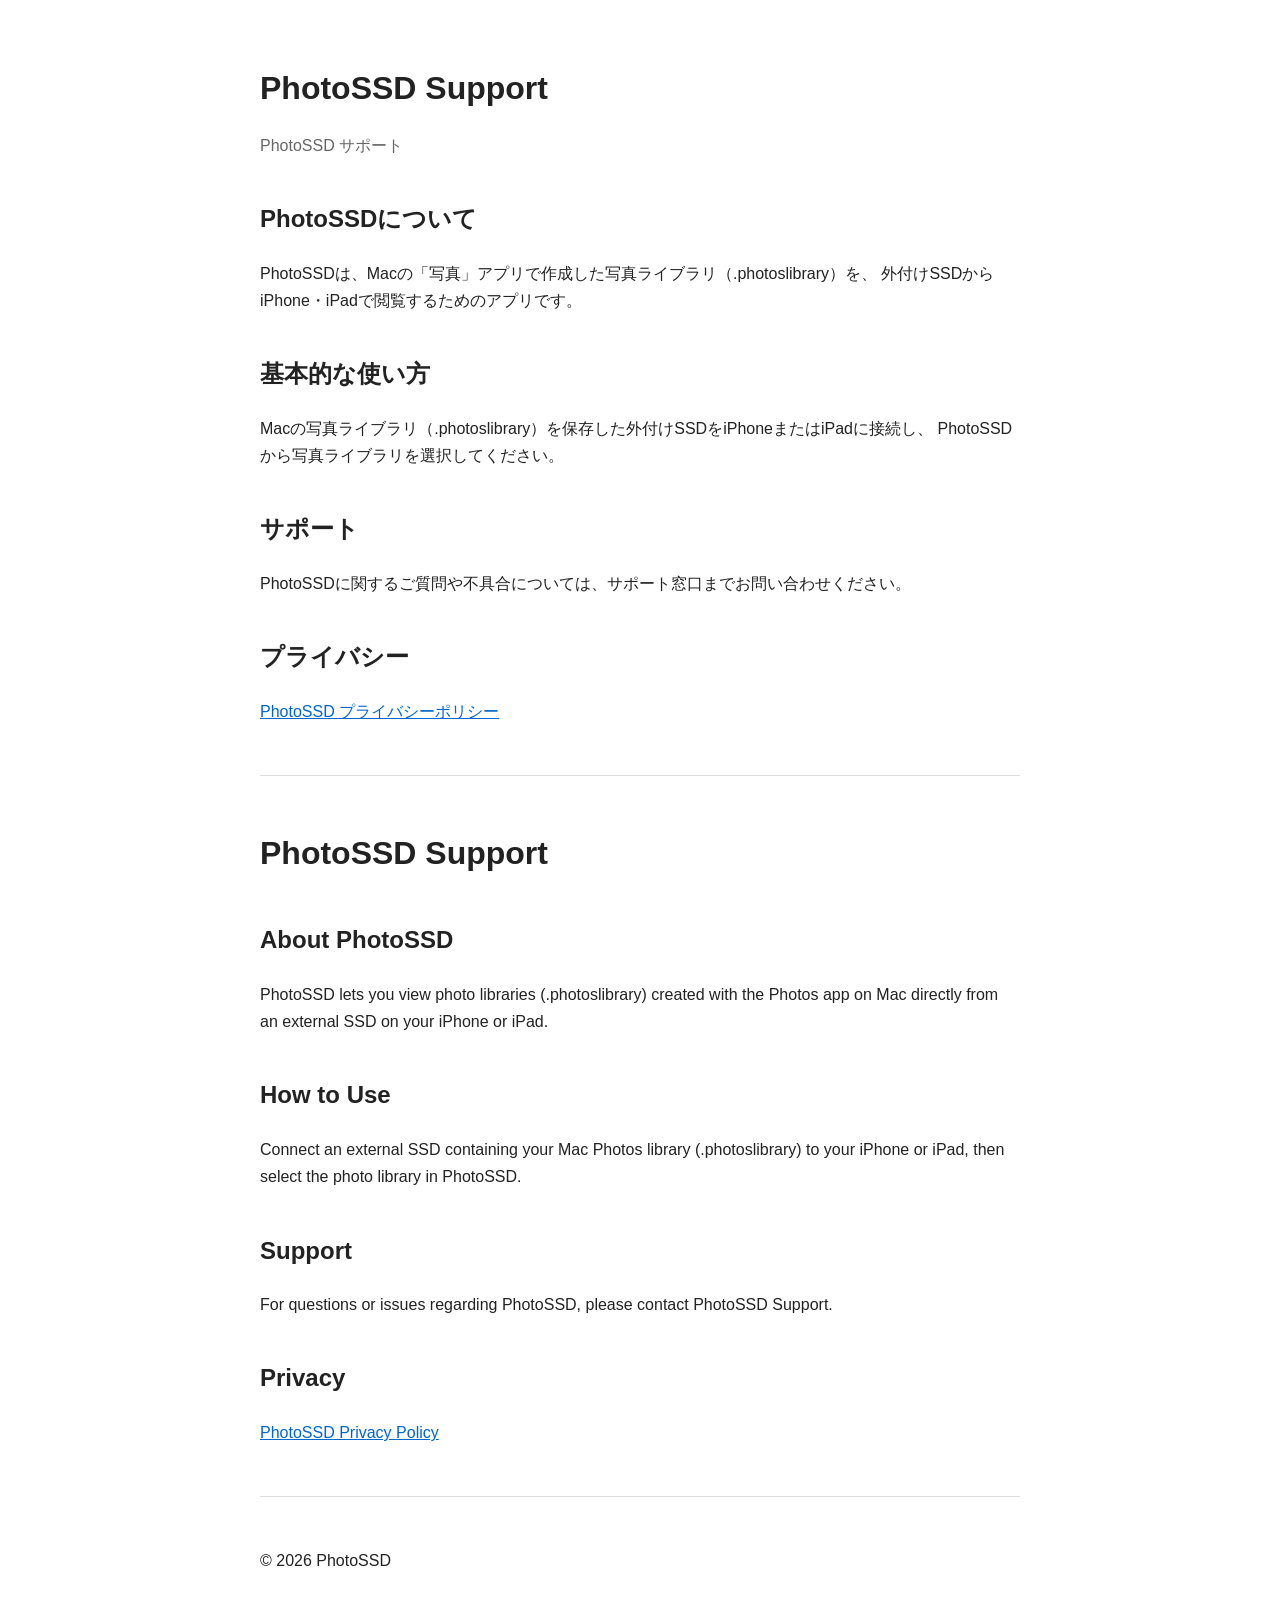
==== index.html @ 9260673a "Create index.html" ====
<!DOCTYPE html>
<html lang="ja">
<head>
  <meta charset="UTF-8">
  <meta name="viewport" content="width=device-width, initial-scale=1.0">
  <title>PhotoSSD Support</title>
  <style>
    body {
      font-family: -apple-system, BlinkMacSystemFont, "Helvetica Neue", Arial, sans-serif;
      max-width: 760px;
      margin: 0 auto;
      padding: 40px 20px;
      line-height: 1.7;
      color: #222;
    }
    h1 { margin-bottom: 8px; }
    h2 { margin-top: 40px; }
    .subtitle { color: #666; }
    hr {
      border: 0;
      border-top: 1px solid #ddd;
      margin: 50px 0;
    }
    a { color: #0066cc; }
  </style>
</head>

<body>

<h1>PhotoSSD Support</h1>
<p class="subtitle">PhotoSSD サポート</p>

<h2>PhotoSSDについて</h2>
<p>
PhotoSSDは、Macの「写真」アプリで作成した写真ライブラリ（.photoslibrary）を、
外付けSSDからiPhone・iPadで閲覧するためのアプリです。
</p>

<h2>基本的な使い方</h2>
<p>
Macの写真ライブラリ（.photoslibrary）を保存した外付けSSDをiPhoneまたはiPadに接続し、
PhotoSSDから写真ライブラリを選択してください。
</p>

<h2>サポート</h2>
<p>
PhotoSSDに関するご質問や不具合については、サポート窓口までお問い合わせください。
</p>

<h2>プライバシー</h2>
<p>
<a href="privacy.html">PhotoSSD プライバシーポリシー</a>
</p>

<hr>

<h1>PhotoSSD Support</h1>

<h2>About PhotoSSD</h2>
<p>
PhotoSSD lets you view photo libraries (.photoslibrary) created with the Photos app on Mac
directly from an external SSD on your iPhone or iPad.
</p>

<h2>How to Use</h2>
<p>
Connect an external SSD containing your Mac Photos library (.photoslibrary) to your iPhone or iPad,
then select the photo library in PhotoSSD.
</p>

<h2>Support</h2>
<p>
For questions or issues regarding PhotoSSD, please contact PhotoSSD Support.
</p>

<h2>Privacy</h2>
<p>
<a href="privacy.html">PhotoSSD Privacy Policy</a>
</p>

<hr>

<p>© 2026 PhotoSSD</p>

</body>
</html>
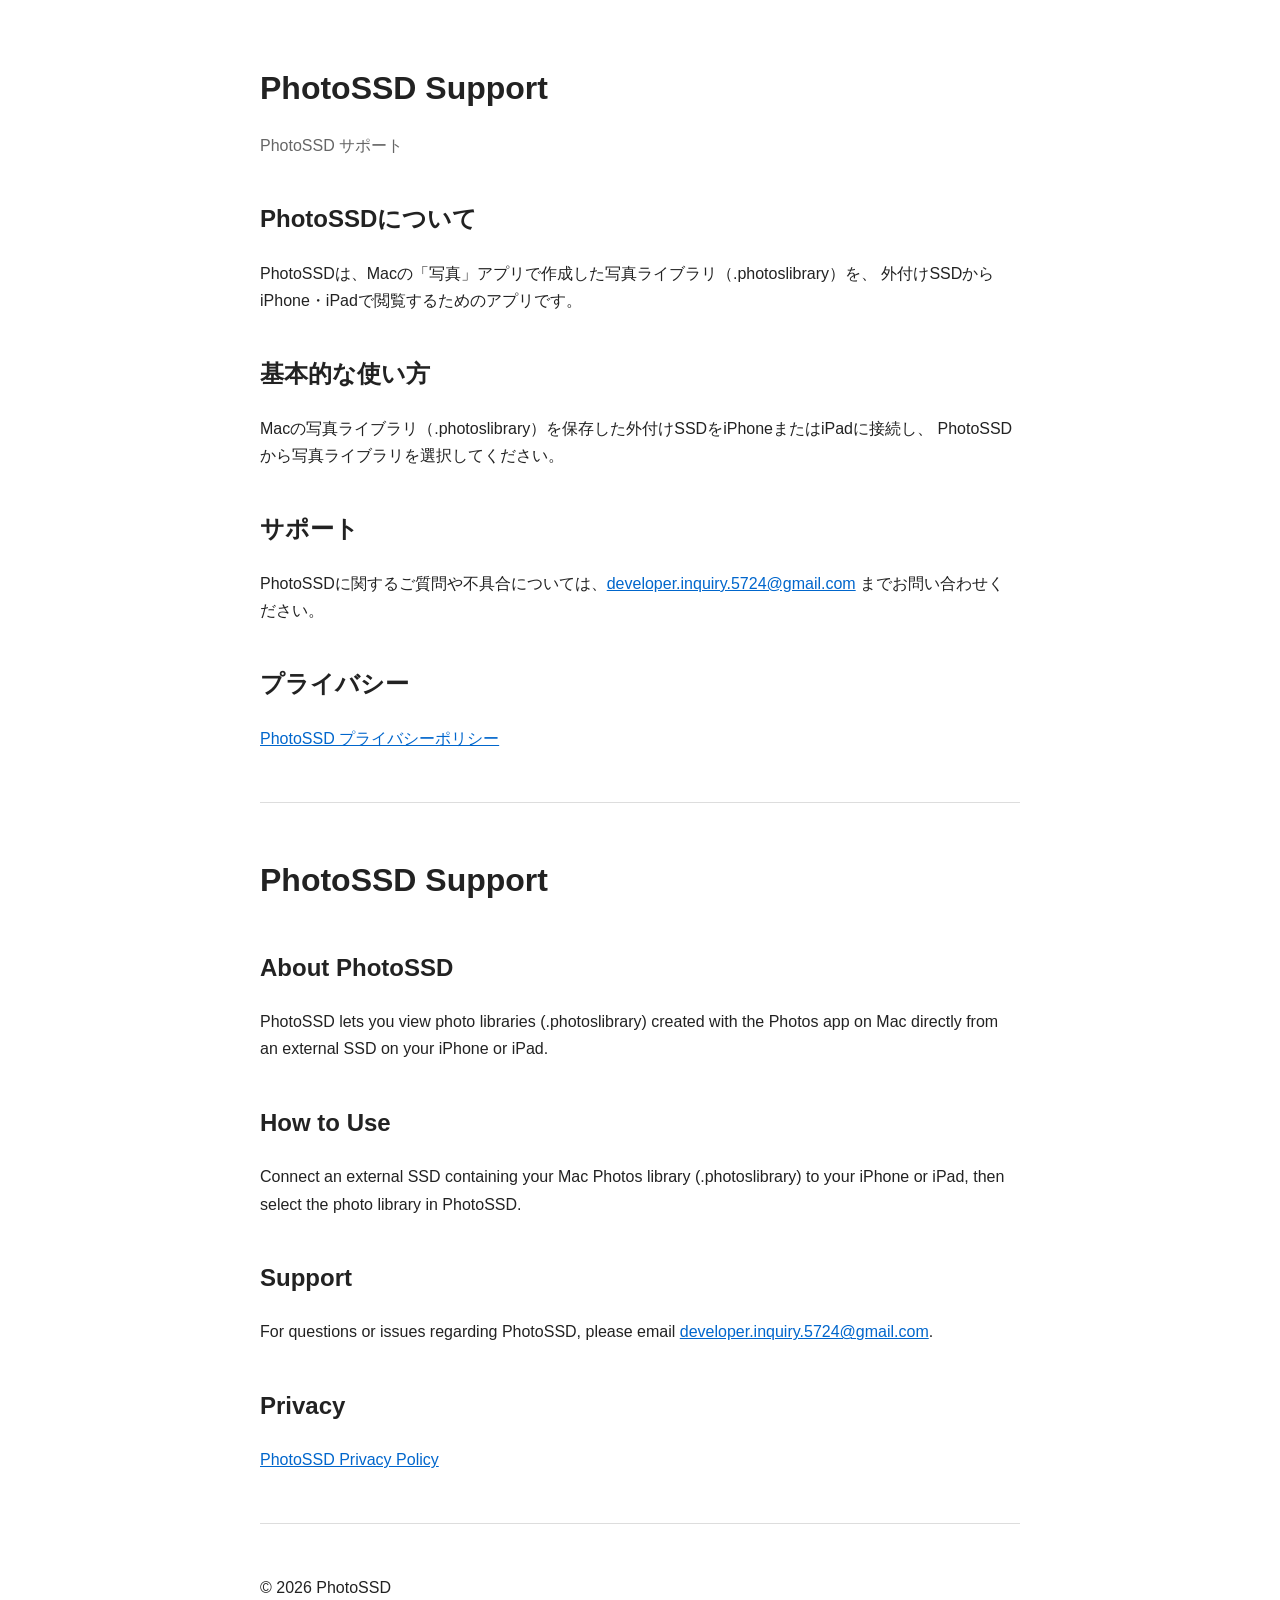
==== commit 1a8bdd70: "Add public support email for PhotoSSD" ====
--- a/index.html
+++ b/index.html
@@ -44,7 +44,7 @@
 
 <h2>サポート</h2>
 <p>
-PhotoSSDに関するご質問や不具合については、サポート窓口までお問い合わせください。
+PhotoSSDに関するご質問や不具合については、<a href="mailto:developer.inquiry.5724@gmail.com">developer.inquiry.5724@gmail.com</a> までお問い合わせください。
 </p>
 
 <h2>プライバシー</h2>
@@ -70,7 +70,7 @@
 
 <h2>Support</h2>
 <p>
-For questions or issues regarding PhotoSSD, please contact PhotoSSD Support.
+For questions or issues regarding PhotoSSD, please email <a href="mailto:developer.inquiry.5724@gmail.com">developer.inquiry.5724@gmail.com</a>.
 </p>
 
 <h2>Privacy</h2>
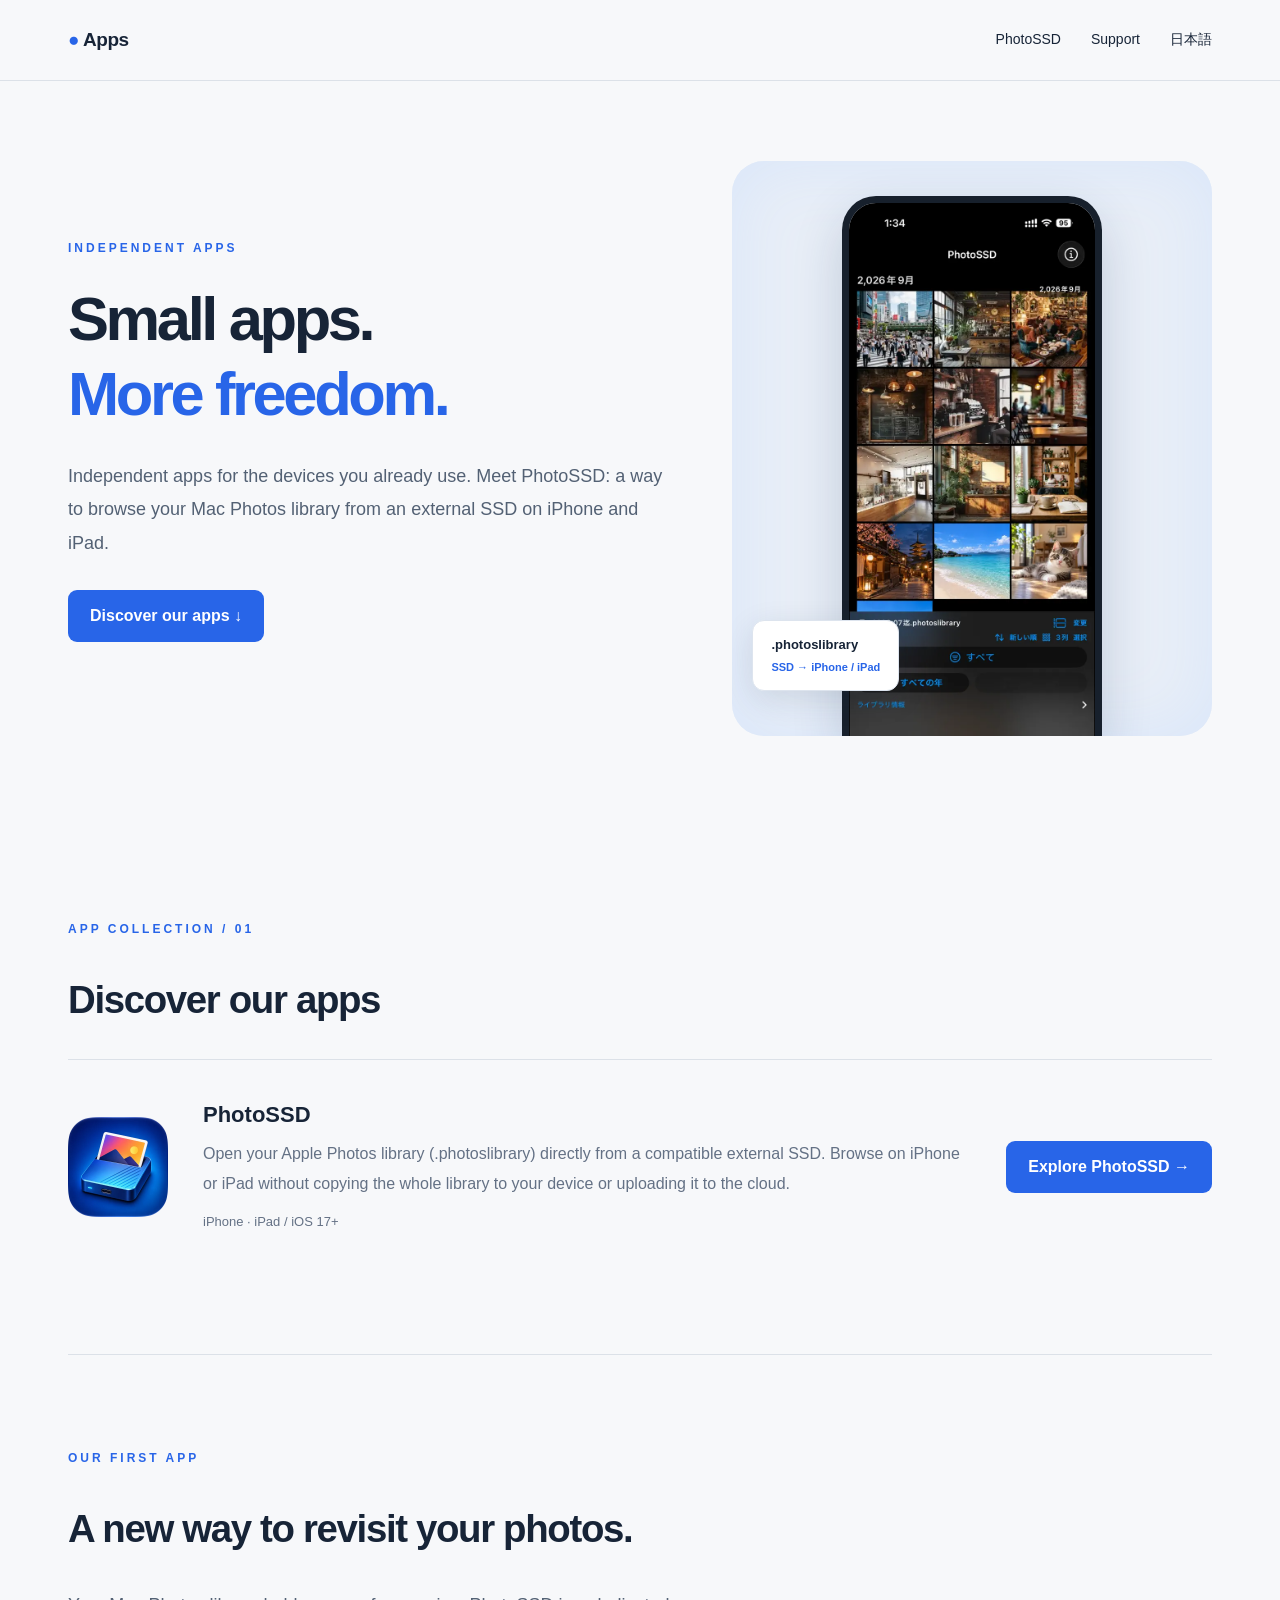
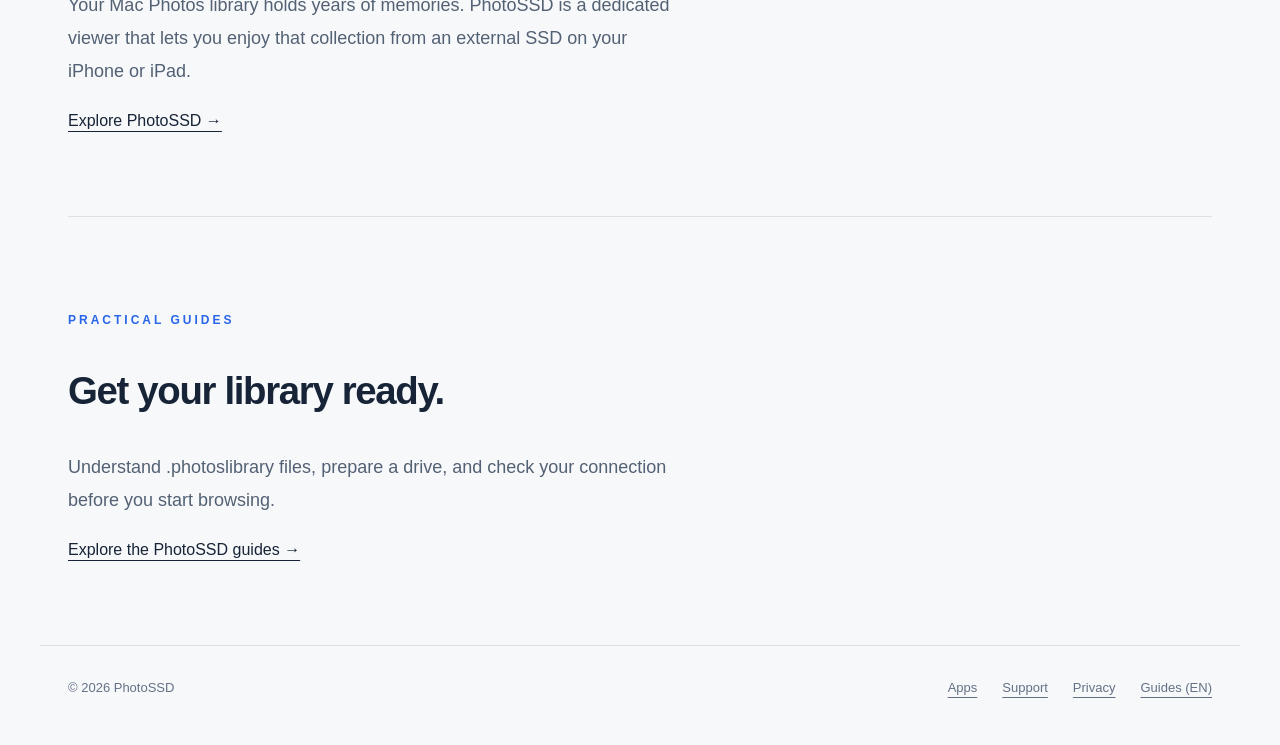
==== commit ad20ba61: "Publish English-first PhotoSSD website with bilingual support and setup guides" ====
--- a/index.html
+++ b/index.html
@@ -1,86 +1 @@
-<!DOCTYPE html>
-<html lang="ja">
-<head>
-  <meta charset="UTF-8">
-  <meta name="viewport" content="width=device-width, initial-scale=1.0">
-  <title>PhotoSSD Support</title>
-  <style>
-    body {
-      font-family: -apple-system, BlinkMacSystemFont, "Helvetica Neue", Arial, sans-serif;
-      max-width: 760px;
-      margin: 0 auto;
-      padding: 40px 20px;
-      line-height: 1.7;
-      color: #222;
-    }
-    h1 { margin-bottom: 8px; }
-    h2 { margin-top: 40px; }
-    .subtitle { color: #666; }
-    hr {
-      border: 0;
-      border-top: 1px solid #ddd;
-      margin: 50px 0;
-    }
-    a { color: #0066cc; }
-  </style>
-</head>
-
-<body>
-
-<h1>PhotoSSD Support</h1>
-<p class="subtitle">PhotoSSD サポート</p>
-
-<h2>PhotoSSDについて</h2>
-<p>
-PhotoSSDは、Macの「写真」アプリで作成した写真ライブラリ（.photoslibrary）を、
-外付けSSDからiPhone・iPadで閲覧するためのアプリです。
-</p>
-
-<h2>基本的な使い方</h2>
-<p>
-Macの写真ライブラリ（.photoslibrary）を保存した外付けSSDをiPhoneまたはiPadに接続し、
-PhotoSSDから写真ライブラリを選択してください。
-</p>
-
-<h2>サポート</h2>
-<p>
-PhotoSSDに関するご質問や不具合については、<a href="mailto:developer.inquiry.5724@gmail.com">developer.inquiry.5724@gmail.com</a> までお問い合わせください。
-</p>
-
-<h2>プライバシー</h2>
-<p>
-<a href="privacy.html">PhotoSSD プライバシーポリシー</a>
-</p>
-
-<hr>
-
-<h1>PhotoSSD Support</h1>
-
-<h2>About PhotoSSD</h2>
-<p>
-PhotoSSD lets you view photo libraries (.photoslibrary) created with the Photos app on Mac
-directly from an external SSD on your iPhone or iPad.
-</p>
-
-<h2>How to Use</h2>
-<p>
-Connect an external SSD containing your Mac Photos library (.photoslibrary) to your iPhone or iPad,
-then select the photo library in PhotoSSD.
-</p>
-
-<h2>Support</h2>
-<p>
-For questions or issues regarding PhotoSSD, please email <a href="mailto:developer.inquiry.5724@gmail.com">developer.inquiry.5724@gmail.com</a>.
-</p>
-
-<h2>Privacy</h2>
-<p>
-<a href="privacy.html">PhotoSSD Privacy Policy</a>
-</p>
-
-<hr>
-
-<p>© 2026 PhotoSSD</p>
-
-</body>
-</html>
+<!doctype html><html lang="en"><head><meta charset="utf-8"><meta name="viewport" content="width=device-width, initial-scale=1"><title>Independent Apps | PhotoSSD External SSD Photo Viewer</title><meta name="description" content="Discover PhotoSSD, an iPhone and iPad app for browsing Mac Photos libraries directly from an external SSD. Explore features, setup guides and support."><link rel="canonical" href="https://djvshvk343.github.io/photossd-support/"><link rel="alternate" hreflang="ja" href="https://djvshvk343.github.io/photossd-support/ja/"><link rel="alternate" hreflang="en" href="https://djvshvk343.github.io/photossd-support/"><link rel="alternate" hreflang="x-default" href="https://djvshvk343.github.io/photossd-support/"><meta property="og:type" content="website"><meta property="og:title" content="Independent Apps | PhotoSSD External SSD Photo Viewer"><meta property="og:description" content="Discover PhotoSSD, an iPhone and iPad app for browsing Mac Photos libraries directly from an external SSD. Explore features, setup guides and support."><meta property="og:url" content="https://djvshvk343.github.io/photossd-support/"><meta property="og:image" content="https://djvshvk343.github.io/photossd-support/assets/og.png"><meta property="og:image:alt" content="PhotoSSD"><meta property="og:locale" content="en_GB"><meta name="apple-itunes-app" content="app-id=6810257487"><meta property="og:site_name" content="Independent Apps — PhotoSSD"><meta name="twitter:card" content="summary_large_image"><link rel="icon" href="assets/icon.webp"><link rel="stylesheet" href="assets/style.css"><script type="application/ld+json">[{"@context": "https://schema.org", "@type": "WebPage", "name": "Independent Apps | PhotoSSD External SSD Photo Viewer", "url": "https://djvshvk343.github.io/photossd-support/", "inLanguage": "en", "description": "Discover PhotoSSD, an iPhone and iPad app for browsing Mac Photos libraries directly from an external SSD. Explore features, setup guides and support."}, {"@context": "https://schema.org", "@type": "WebSite", "@id": "https://djvshvk343.github.io/photossd-support/#website", "name": "Independent Apps — PhotoSSD", "url": "https://djvshvk343.github.io/photossd-support/", "inLanguage": ["en", "ja"]}]</script></head><body><a class="skip" href="#main">Skip to content</a><header><nav aria-label="Main navigation"><a class="brand" href="index.html"><span>●</span> Apps</a><a href="photossd/index.html">PhotoSSD</a><a href="support.html">Support</a><a lang="ja" hreflang="ja" href="ja/index.html">日本語</a></nav></header><main id="main"><section class="hero"><div><p class="eyebrow">Independent apps</p><h1>Small apps.<br><span>More freedom.</span></h1><p class="lead">Independent apps for the devices you already use. Meet PhotoSSD: a way to browse your Mac Photos library from an external SSD on iPhone and iPad.</p><div class="buttons"><a class="button blue" href="#apps">Discover our apps ↓</a></div></div><div class="hero-art"><img class="screen" src="assets/screen-1.webp" width="600" height="1300" alt="PhotoSSD photo grid showing a library on an external SSD"><div class="art-label">.photoslibrary<span>SSD → iPhone / iPad</span></div></div></section><section class="section" id="apps"><p class="eyebrow">App collection / 01</p><h2>Discover our apps</h2><article class="app-card"><img src="assets/icon.webp" width="100" height="100" alt="PhotoSSD"><div><h3>PhotoSSD</h3><p>Open your Apple Photos library (.photoslibrary) directly from a compatible external SSD. Browse on iPhone or iPad without copying the whole library to your device or uploading it to the cloud.</p><span class="note">iPhone · iPad / iOS 17+</span></div><a class="button blue" href="photossd/index.html">Explore PhotoSSD →</a></article></section><section class="section"><p class="eyebrow">Our first app</p><h2>A new way to revisit your photos.</h2><p class="lead">Your Mac Photos library holds years of memories. PhotoSSD is a dedicated viewer that lets you enjoy that collection from an external SSD on your iPhone or iPad.</p><a href="photossd/index.html">Explore PhotoSSD →</a></section><section class="section"><p class="eyebrow">Practical guides</p><h2>Get your library ready.</h2><p class="lead">Understand .photoslibrary files, prepare a drive, and check your connection before you start browsing.</p><a href="guides/index.html">Explore the PhotoSSD guides →</a></section></main><footer><span>© 2026 PhotoSSD</span><div><a href="index.html">Apps</a><a href="support.html">Support</a><a href="privacy.html">Privacy</a><a href="guides/index.html">Guides (EN)</a></div></footer></body></html>
--- a/assets/style.css
+++ b/assets/style.css
@@ -0,0 +1 @@
+*{box-sizing:border-box}html{scroll-behavior:smooth;scroll-padding-top:100px}body{margin:0;background:#f7f8fa;color:#172437;font-family:-apple-system,BlinkMacSystemFont,"Helvetica Neue",Arial,"Hiragino Kaku Gothic ProN",sans-serif;line-height:1.85}a{color:inherit;text-underline-offset:5px}img{max-width:100%;height:auto}header{border-bottom:1px solid #dce1e8;background:#f7f8faf2;position:sticky;top:0;z-index:10;backdrop-filter:blur(12px)}nav{max-width:1200px;margin:auto;display:flex;align-items:center;gap:30px;min-height:80px;padding:16px 28px}nav a{text-decoration:none;font-size:14px}nav .brand{font-size:19px;font-weight:750;letter-spacing:-.5px;margin-right:auto}.brand span{color:#2865e8}main{max-width:1200px;margin:auto;padding:0 28px}.eyebrow{font-size:12px;letter-spacing:3px;color:#2865e8;font-weight:750;text-transform:uppercase}.hero{display:grid;grid-template-columns:1.25fr 1fr;gap:65px;align-items:center;padding:80px 0 90px}h1{font-size:clamp(40px,4.8vw,68px);letter-spacing:-.055em;line-height:1.23;margin:22px 0 28px;font-weight:750}h1 span{color:#2865e8}h2{font-size:clamp(27px,3vw,40px);letter-spacing:-.035em;line-height:1.45}h3{font-size:22px;line-height:1.5}.lead{font-size:18px;color:#536174;max-width:620px}.buttons{display:flex;align-items:center;gap:24px;flex-wrap:wrap;margin:30px 0}.button{display:inline-flex;align-items:center;gap:14px;border-radius:9px;background:#172437;color:white;text-decoration:none;padding:14px 22px;font-weight:650;line-height:1.5}.button.blue{background:#2865e8}.button:hover{background:#1748aa}.button small{font-size:10px;display:block;font-weight:400}.note{font-size:13px;color:#647185}.hero-art{position:relative;background:#e8eef7;border-radius:32px;padding:35px 28px 0;display:flex;justify-content:center;overflow:hidden;box-shadow:inset 0 0 70px #d9e6fa}.hero-art img.screen{width:260px;border:7px solid #17202c;border-bottom:0;border-radius:34px 34px 0 0;box-shadow:0 20px 50px #1c365b30;display:block}.art-label{position:absolute;left:20px;bottom:45px;background:white;padding:12px 18px;border:1px solid #dde4ee;border-radius:12px;box-shadow:0 8px 30px #142d5020;font-size:13px;font-weight:650}.art-label span{display:block;color:#2865e8;font-size:11px}.strip{display:grid;grid-template-columns:repeat(3,1fr);border-top:1px solid #dce1e8;border-bottom:1px solid #dce1e8;padding:23px 0;gap:20px}.strip p{margin:0;font-size:14px}.strip b{display:block;font-size:17px}.section{padding:80px 0}.section + .section{border-top:1px solid #dce1e8}.section-title{display:flex;align-items:end;justify-content:space-between;gap:30px;margin-bottom:35px}.section-title h2{margin-bottom:0}.section-title p{max-width:380px;color:#647185;font-size:14px}.features{display:grid;grid-template-columns:repeat(3,1fr);gap:40px}.feature{border-top:2px solid #2865e8;padding-top:20px}.feature .num{color:#2865e8;font-size:13px;font-weight:700}.feature p{color:#647185;font-size:15px}.gallery{display:grid;grid-template-columns:repeat(4,1fr);gap:22px}.gallery a{display:block}.gallery img{display:block;border-radius:20px;border:1px solid #dce1e8;background:#111}.gallery figcaption{font-size:13px;color:#647185;padding-top:15px}.gallery figure{margin:0}.steps{display:grid;grid-template-columns:repeat(3,1fr);gap:35px;counter-reset:step}.steps article{counter-increment:step}.steps article:before{content:'0' counter(step);color:#2865e8;font-size:38px;font-weight:700}.steps p{color:#647185}.privacy-panel{background:#172437;color:#fff;border-radius:24px;padding:50px;display:grid;grid-template-columns:1fr 1fr;gap:50px}.privacy-panel p{color:#becbdf}.privacy-panel .eyebrow{color:#87aeff}.cta{text-align:center;padding:60px 20px}.cta .buttons{justify-content:center}footer{max-width:1200px;margin:auto;border-top:1px solid #dce1e8;padding:30px 28px 45px;display:flex;justify-content:space-between;gap:24px;color:#647185;font-size:13px}footer div{display:flex;gap:25px}.app-card{display:grid;grid-template-columns:100px 1fr auto;align-items:center;gap:35px;padding:38px 0;border-top:1px solid #dce1e8}.app-card img{width:100px;border-radius:23px}.app-card h3{margin:0}.app-card p{color:#647185;margin:8px 0}.intro-icon{width:65px;border-radius:15px}.prose{max-width:800px;margin:auto;padding:65px 0 80px}.prose h1{font-size:44px}.prose h2{font-size:23px;margin-top:42px}.prose p{color:#536174}.prose a{overflow-wrap:anywhere}.prose .contact{background:#e8eef7;padding:25px;border-radius:14px}details{border-bottom:1px solid #dce1e8;padding:23px 0}summary{cursor:pointer;font-weight:650}details p{color:#647185;max-width:850px}.skip{position:absolute;left:10px;top:-80px;z-index:20;background:white;padding:10px}.skip:focus{top:5px}:focus-visible{outline:3px solid #f29c27;outline-offset:5px}@media(max-width:800px){nav{gap:18px;padding:14px 20px;min-height:68px}nav a{font-size:12px}main{padding:0 22px}.hero{grid-template-columns:1fr;gap:35px;padding:45px 0}.hero-art{max-width:450px;width:100%;margin:auto;max-height:570px}.hero h1{font-size:clamp(34px,8.3vw,44px)}.strip{grid-template-columns:1fr;gap:12px}.strip b{display:inline;margin-right:10px}.features,.steps{grid-template-columns:1fr;gap:25px}.section{padding:50px 0}.section-title{display:block}.gallery{grid-template-columns:repeat(2,1fr);gap:20px 15px}.privacy-panel{grid-template-columns:1fr;padding:30px;gap:10px}.app-card{grid-template-columns:70px 1fr;gap:20px}.app-card .button{grid-column:1/-1;justify-content:center}.app-card img{width:70px}footer{flex-direction:column}footer div{flex-wrap:wrap}.prose h1{font-size:34px}}@media(prefers-reduced-motion:reduce){html{scroll-behavior:auto}}.table-scroll{overflow-x:auto}table{width:100%;border-collapse:collapse;font-size:15px}th,td{text-align:left;border-bottom:1px solid #dce1e8;padding:16px;vertical-align:top}th{background:#e8eef7}.prose li{margin-bottom:10px}.prose code{overflow-wrap:anywhere}.storefronts{line-height:2.4}.feature a{text-decoration-thickness:1px}@media(max-width:400px){nav{gap:12px}nav .brand{font-size:17px}nav a{font-size:12px}}
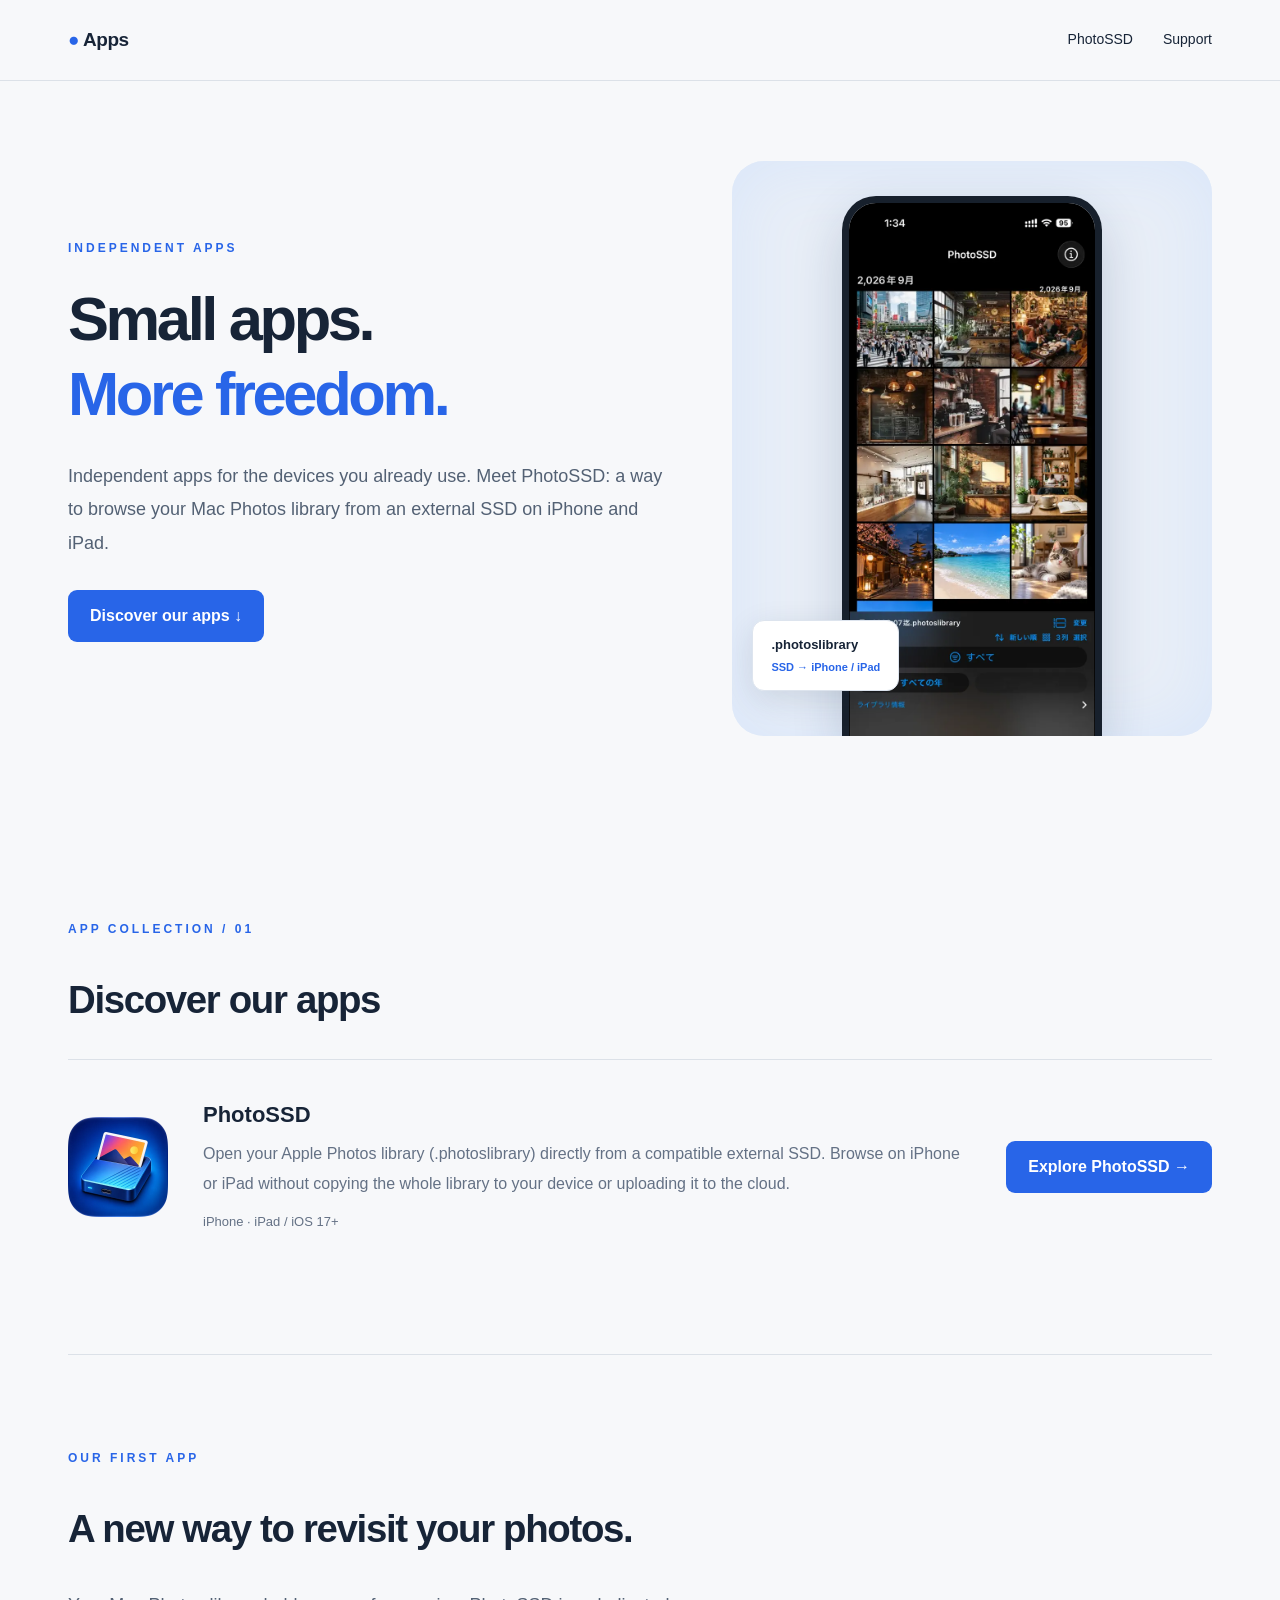
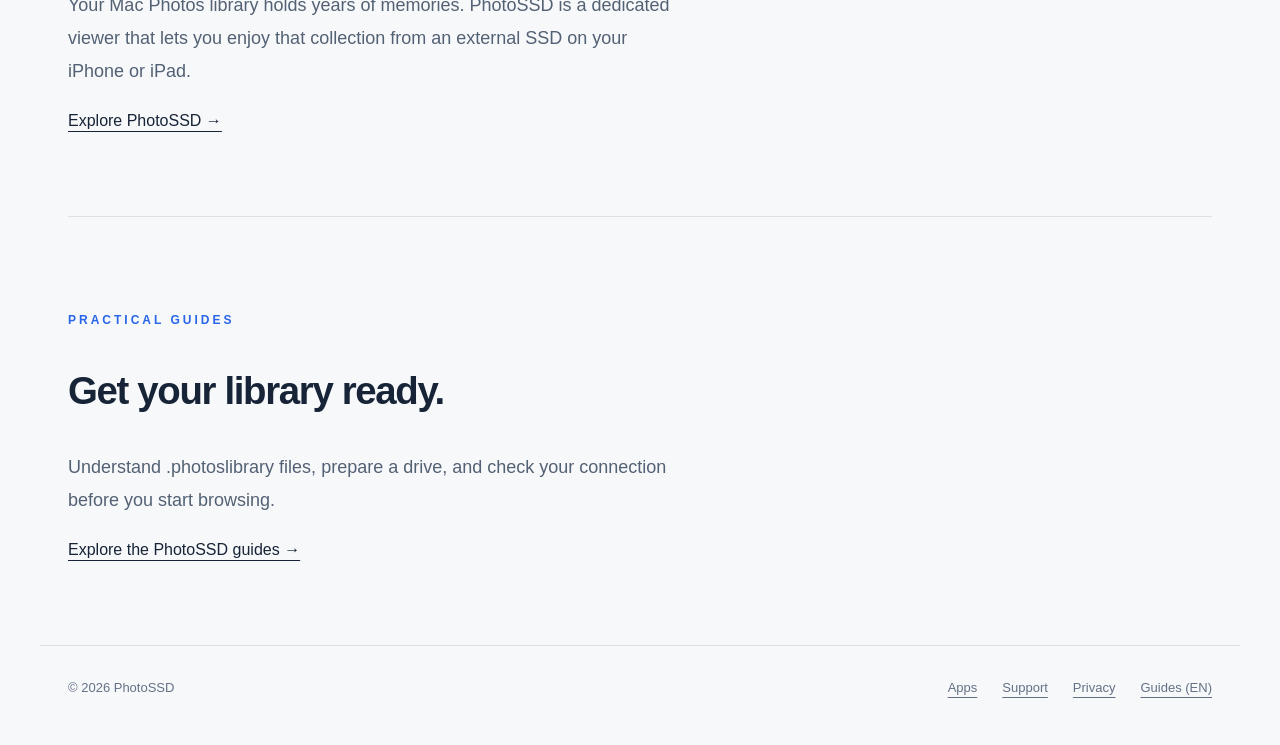
==== commit ec085eed: "Remove header language selector and keep English as default" ====
--- a/index.html
+++ b/index.html
@@ -1 +1 @@
-<!doctype html><html lang="en"><head><meta charset="utf-8"><meta name="viewport" content="width=device-width, initial-scale=1"><title>Independent Apps | PhotoSSD External SSD Photo Viewer</title><meta name="description" content="Discover PhotoSSD, an iPhone and iPad app for browsing Mac Photos libraries directly from an external SSD. Explore features, setup guides and support."><link rel="canonical" href="https://djvshvk343.github.io/photossd-support/"><link rel="alternate" hreflang="ja" href="https://djvshvk343.github.io/photossd-support/ja/"><link rel="alternate" hreflang="en" href="https://djvshvk343.github.io/photossd-support/"><link rel="alternate" hreflang="x-default" href="https://djvshvk343.github.io/photossd-support/"><meta property="og:type" content="website"><meta property="og:title" content="Independent Apps | PhotoSSD External SSD Photo Viewer"><meta property="og:description" content="Discover PhotoSSD, an iPhone and iPad app for browsing Mac Photos libraries directly from an external SSD. Explore features, setup guides and support."><meta property="og:url" content="https://djvshvk343.github.io/photossd-support/"><meta property="og:image" content="https://djvshvk343.github.io/photossd-support/assets/og.png"><meta property="og:image:alt" content="PhotoSSD"><meta property="og:locale" content="en_GB"><meta name="apple-itunes-app" content="app-id=6810257487"><meta property="og:site_name" content="Independent Apps — PhotoSSD"><meta name="twitter:card" content="summary_large_image"><link rel="icon" href="assets/icon.webp"><link rel="stylesheet" href="assets/style.css"><script type="application/ld+json">[{"@context": "https://schema.org", "@type": "WebPage", "name": "Independent Apps | PhotoSSD External SSD Photo Viewer", "url": "https://djvshvk343.github.io/photossd-support/", "inLanguage": "en", "description": "Discover PhotoSSD, an iPhone and iPad app for browsing Mac Photos libraries directly from an external SSD. Explore features, setup guides and support."}, {"@context": "https://schema.org", "@type": "WebSite", "@id": "https://djvshvk343.github.io/photossd-support/#website", "name": "Independent Apps — PhotoSSD", "url": "https://djvshvk343.github.io/photossd-support/", "inLanguage": ["en", "ja"]}]</script></head><body><a class="skip" href="#main">Skip to content</a><header><nav aria-label="Main navigation"><a class="brand" href="index.html"><span>●</span> Apps</a><a href="photossd/index.html">PhotoSSD</a><a href="support.html">Support</a><a lang="ja" hreflang="ja" href="ja/index.html">日本語</a></nav></header><main id="main"><section class="hero"><div><p class="eyebrow">Independent apps</p><h1>Small apps.<br><span>More freedom.</span></h1><p class="lead">Independent apps for the devices you already use. Meet PhotoSSD: a way to browse your Mac Photos library from an external SSD on iPhone and iPad.</p><div class="buttons"><a class="button blue" href="#apps">Discover our apps ↓</a></div></div><div class="hero-art"><img class="screen" src="assets/screen-1.webp" width="600" height="1300" alt="PhotoSSD photo grid showing a library on an external SSD"><div class="art-label">.photoslibrary<span>SSD → iPhone / iPad</span></div></div></section><section class="section" id="apps"><p class="eyebrow">App collection / 01</p><h2>Discover our apps</h2><article class="app-card"><img src="assets/icon.webp" width="100" height="100" alt="PhotoSSD"><div><h3>PhotoSSD</h3><p>Open your Apple Photos library (.photoslibrary) directly from a compatible external SSD. Browse on iPhone or iPad without copying the whole library to your device or uploading it to the cloud.</p><span class="note">iPhone · iPad / iOS 17+</span></div><a class="button blue" href="photossd/index.html">Explore PhotoSSD →</a></article></section><section class="section"><p class="eyebrow">Our first app</p><h2>A new way to revisit your photos.</h2><p class="lead">Your Mac Photos library holds years of memories. PhotoSSD is a dedicated viewer that lets you enjoy that collection from an external SSD on your iPhone or iPad.</p><a href="photossd/index.html">Explore PhotoSSD →</a></section><section class="section"><p class="eyebrow">Practical guides</p><h2>Get your library ready.</h2><p class="lead">Understand .photoslibrary files, prepare a drive, and check your connection before you start browsing.</p><a href="guides/index.html">Explore the PhotoSSD guides →</a></section></main><footer><span>© 2026 PhotoSSD</span><div><a href="index.html">Apps</a><a href="support.html">Support</a><a href="privacy.html">Privacy</a><a href="guides/index.html">Guides (EN)</a></div></footer></body></html>+<!doctype html><html lang="en"><head><meta name="google-site-verification" content="eNs2dbOOphXWMgevdtfa7IP_ntMHbtro7x7PGZ-wGJ4"><meta charset="utf-8"><meta name="viewport" content="width=device-width, initial-scale=1"><title>Independent Apps | PhotoSSD External SSD Photo Viewer</title><meta name="description" content="Discover PhotoSSD, an iPhone and iPad app for browsing Mac Photos libraries directly from an external SSD. Explore features, setup guides and support."><link rel="canonical" href="https://djvshvk343.github.io/photossd-support/"><link rel="alternate" hreflang="ja" href="https://djvshvk343.github.io/photossd-support/ja/"><link rel="alternate" hreflang="en" href="https://djvshvk343.github.io/photossd-support/"><link rel="alternate" hreflang="x-default" href="https://djvshvk343.github.io/photossd-support/"><meta property="og:type" content="website"><meta property="og:title" content="Independent Apps | PhotoSSD External SSD Photo Viewer"><meta property="og:description" content="Discover PhotoSSD, an iPhone and iPad app for browsing Mac Photos libraries directly from an external SSD. Explore features, setup guides and support."><meta property="og:url" content="https://djvshvk343.github.io/photossd-support/"><meta property="og:image" content="https://djvshvk343.github.io/photossd-support/assets/og.png"><meta property="og:image:alt" content="PhotoSSD"><meta property="og:locale" content="en_GB"><meta name="apple-itunes-app" content="app-id=6810257487"><meta property="og:site_name" content="Independent Apps — PhotoSSD"><meta name="twitter:card" content="summary_large_image"><link rel="icon" href="assets/icon.webp"><link rel="stylesheet" href="assets/style.css"><script type="application/ld+json">[{"@context": "https://schema.org", "@type": "WebPage", "name": "Independent Apps | PhotoSSD External SSD Photo Viewer", "url": "https://djvshvk343.github.io/photossd-support/", "inLanguage": "en", "description": "Discover PhotoSSD, an iPhone and iPad app for browsing Mac Photos libraries directly from an external SSD. Explore features, setup guides and support."}, {"@context": "https://schema.org", "@type": "WebSite", "@id": "https://djvshvk343.github.io/photossd-support/#website", "name": "Independent Apps — PhotoSSD", "url": "https://djvshvk343.github.io/photossd-support/", "inLanguage": ["en", "ja"]}]</script></head><body><a class="skip" href="#main">Skip to content</a><header><nav aria-label="Main navigation"><a class="brand" href="index.html"><span>●</span> Apps</a><a href="photossd/index.html">PhotoSSD</a><a href="support.html">Support</a></nav></header><main id="main"><section class="hero"><div><p class="eyebrow">Independent apps</p><h1>Small apps.<br><span>More freedom.</span></h1><p class="lead">Independent apps for the devices you already use. Meet PhotoSSD: a way to browse your Mac Photos library from an external SSD on iPhone and iPad.</p><div class="buttons"><a class="button blue" href="#apps">Discover our apps ↓</a></div></div><div class="hero-art"><img class="screen" src="assets/screen-1.webp" width="600" height="1300" alt="PhotoSSD photo grid showing a library on an external SSD"><div class="art-label">.photoslibrary<span>SSD → iPhone / iPad</span></div></div></section><section class="section" id="apps"><p class="eyebrow">App collection / 01</p><h2>Discover our apps</h2><article class="app-card"><img src="assets/icon.webp" width="100" height="100" alt="PhotoSSD"><div><h3>PhotoSSD</h3><p>Open your Apple Photos library (.photoslibrary) directly from a compatible external SSD. Browse on iPhone or iPad without copying the whole library to your device or uploading it to the cloud.</p><span class="note">iPhone · iPad / iOS 17+</span></div><a class="button blue" href="photossd/index.html">Explore PhotoSSD →</a></article></section><section class="section"><p class="eyebrow">Our first app</p><h2>A new way to revisit your photos.</h2><p class="lead">Your Mac Photos library holds years of memories. PhotoSSD is a dedicated viewer that lets you enjoy that collection from an external SSD on your iPhone or iPad.</p><a href="photossd/index.html">Explore PhotoSSD →</a></section><section class="section"><p class="eyebrow">Practical guides</p><h2>Get your library ready.</h2><p class="lead">Understand .photoslibrary files, prepare a drive, and check your connection before you start browsing.</p><a href="guides/index.html">Explore the PhotoSSD guides →</a></section></main><footer><span>© 2026 PhotoSSD</span><div><a href="index.html">Apps</a><a href="support.html">Support</a><a href="privacy.html">Privacy</a><a href="guides/index.html">Guides (EN)</a></div></footer></body></html>
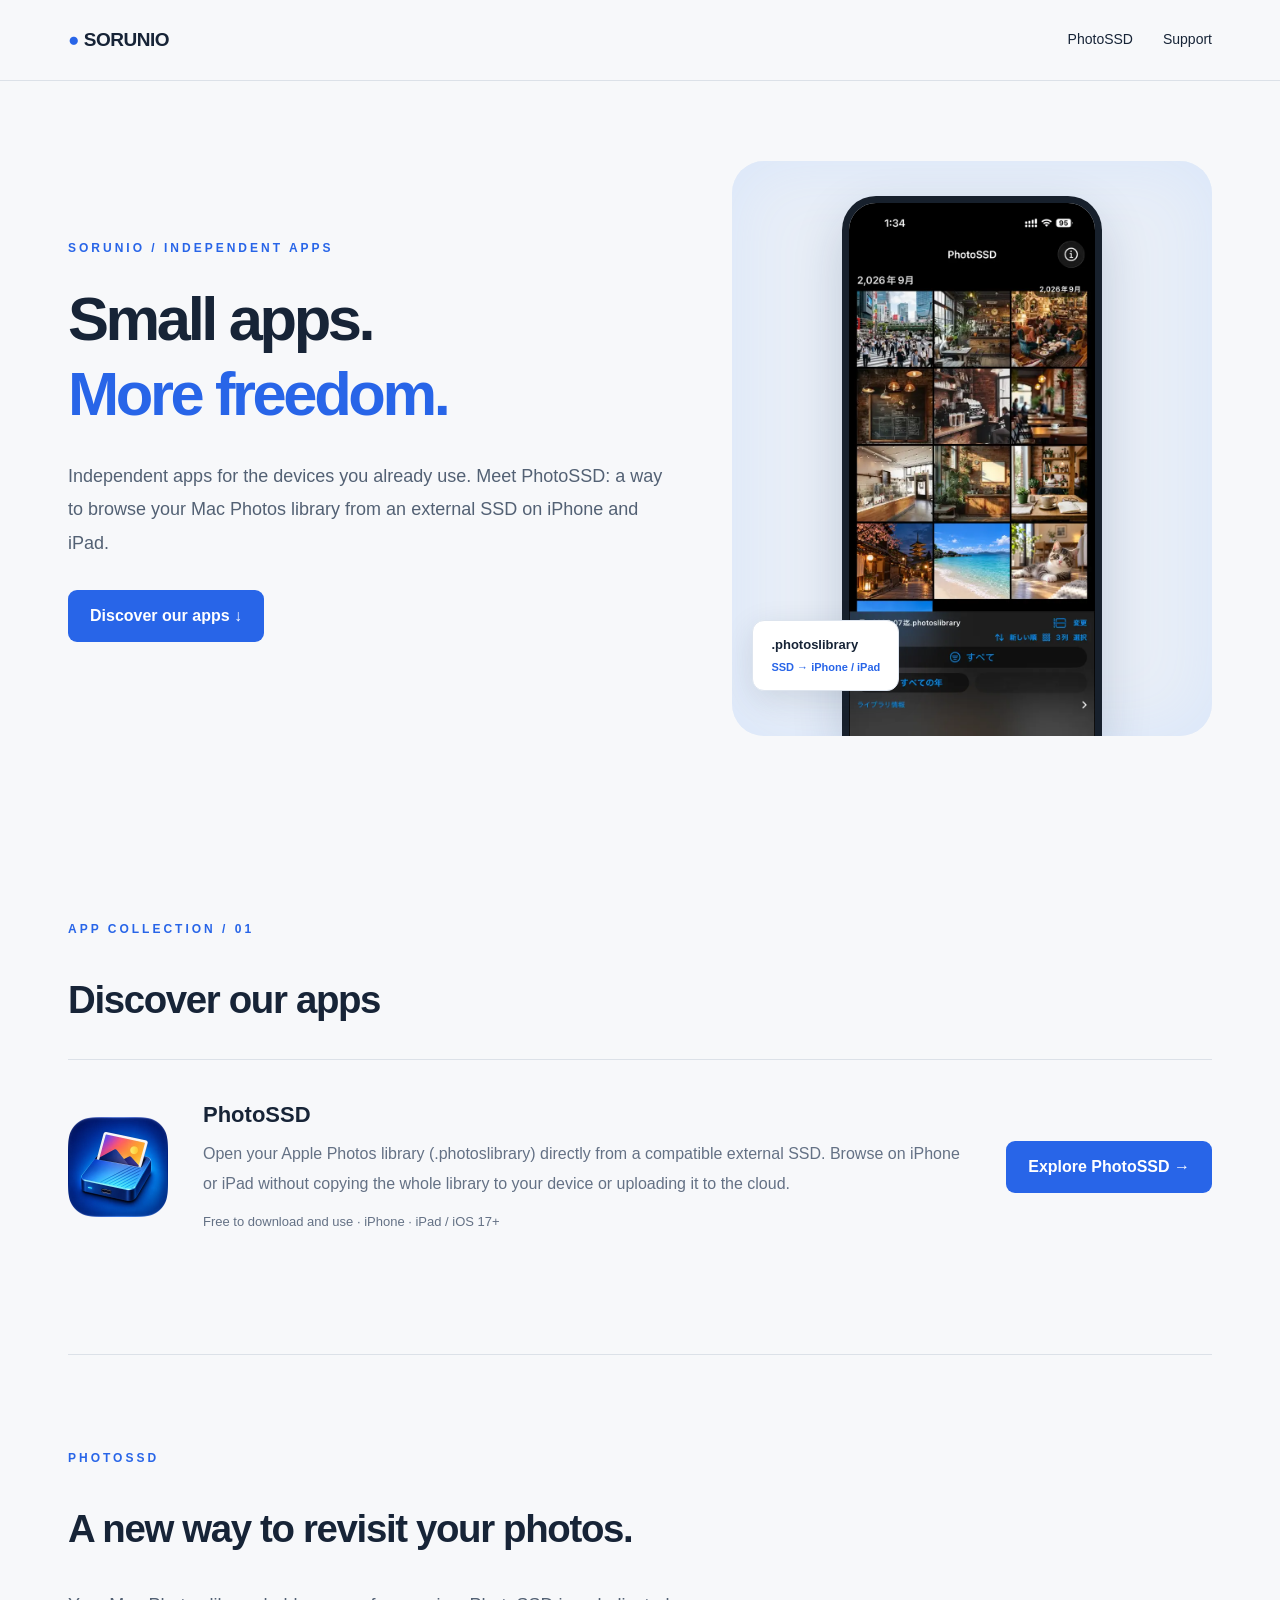
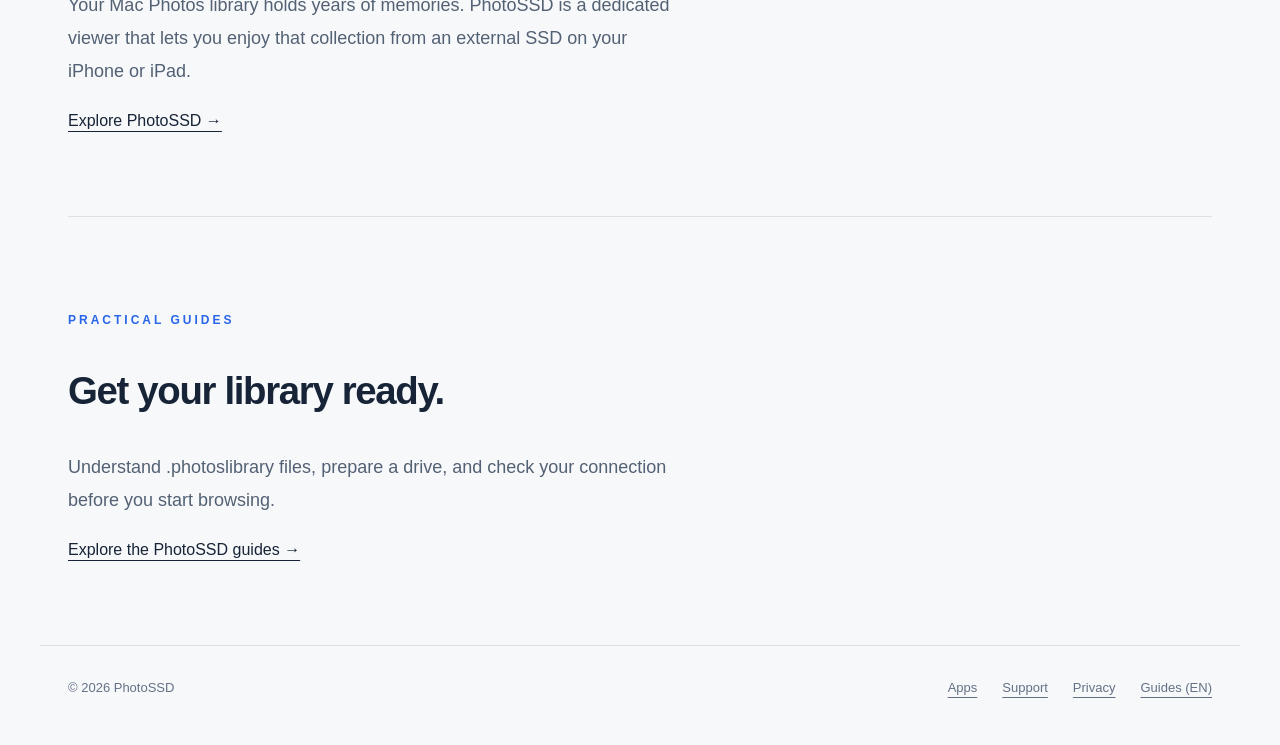
==== commit 18f15e06: "Align PhotoSSD website with free pricing and SORUNIO markets" ====
--- a/index.html
+++ b/index.html
@@ -1 +1 @@
-<!doctype html><html lang="en"><head><meta name="google-site-verification" content="eNs2dbOOphXWMgevdtfa7IP_ntMHbtro7x7PGZ-wGJ4"><meta charset="utf-8"><meta name="viewport" content="width=device-width, initial-scale=1"><title>Independent Apps | PhotoSSD External SSD Photo Viewer</title><meta name="description" content="Discover PhotoSSD, an iPhone and iPad app for browsing Mac Photos libraries directly from an external SSD. Explore features, setup guides and support."><link rel="canonical" href="https://djvshvk343.github.io/photossd-support/"><link rel="alternate" hreflang="ja" href="https://djvshvk343.github.io/photossd-support/ja/"><link rel="alternate" hreflang="en" href="https://djvshvk343.github.io/photossd-support/"><link rel="alternate" hreflang="x-default" href="https://djvshvk343.github.io/photossd-support/"><meta property="og:type" content="website"><meta property="og:title" content="Independent Apps | PhotoSSD External SSD Photo Viewer"><meta property="og:description" content="Discover PhotoSSD, an iPhone and iPad app for browsing Mac Photos libraries directly from an external SSD. Explore features, setup guides and support."><meta property="og:url" content="https://djvshvk343.github.io/photossd-support/"><meta property="og:image" content="https://djvshvk343.github.io/photossd-support/assets/og.png"><meta property="og:image:alt" content="PhotoSSD"><meta property="og:locale" content="en_GB"><meta name="apple-itunes-app" content="app-id=6810257487"><meta property="og:site_name" content="Independent Apps — PhotoSSD"><meta name="twitter:card" content="summary_large_image"><link rel="icon" href="assets/icon.webp"><link rel="stylesheet" href="assets/style.css"><script type="application/ld+json">[{"@context": "https://schema.org", "@type": "WebPage", "name": "Independent Apps | PhotoSSD External SSD Photo Viewer", "url": "https://djvshvk343.github.io/photossd-support/", "inLanguage": "en", "description": "Discover PhotoSSD, an iPhone and iPad app for browsing Mac Photos libraries directly from an external SSD. Explore features, setup guides and support."}, {"@context": "https://schema.org", "@type": "WebSite", "@id": "https://djvshvk343.github.io/photossd-support/#website", "name": "Independent Apps — PhotoSSD", "url": "https://djvshvk343.github.io/photossd-support/", "inLanguage": ["en", "ja"]}]</script></head><body><a class="skip" href="#main">Skip to content</a><header><nav aria-label="Main navigation"><a class="brand" href="index.html"><span>●</span> Apps</a><a href="photossd/index.html">PhotoSSD</a><a href="support.html">Support</a></nav></header><main id="main"><section class="hero"><div><p class="eyebrow">Independent apps</p><h1>Small apps.<br><span>More freedom.</span></h1><p class="lead">Independent apps for the devices you already use. Meet PhotoSSD: a way to browse your Mac Photos library from an external SSD on iPhone and iPad.</p><div class="buttons"><a class="button blue" href="#apps">Discover our apps ↓</a></div></div><div class="hero-art"><img class="screen" src="assets/screen-1.webp" width="600" height="1300" alt="PhotoSSD photo grid showing a library on an external SSD"><div class="art-label">.photoslibrary<span>SSD → iPhone / iPad</span></div></div></section><section class="section" id="apps"><p class="eyebrow">App collection / 01</p><h2>Discover our apps</h2><article class="app-card"><img src="assets/icon.webp" width="100" height="100" alt="PhotoSSD"><div><h3>PhotoSSD</h3><p>Open your Apple Photos library (.photoslibrary) directly from a compatible external SSD. Browse on iPhone or iPad without copying the whole library to your device or uploading it to the cloud.</p><span class="note">iPhone · iPad / iOS 17+</span></div><a class="button blue" href="photossd/index.html">Explore PhotoSSD →</a></article></section><section class="section"><p class="eyebrow">Our first app</p><h2>A new way to revisit your photos.</h2><p class="lead">Your Mac Photos library holds years of memories. PhotoSSD is a dedicated viewer that lets you enjoy that collection from an external SSD on your iPhone or iPad.</p><a href="photossd/index.html">Explore PhotoSSD →</a></section><section class="section"><p class="eyebrow">Practical guides</p><h2>Get your library ready.</h2><p class="lead">Understand .photoslibrary files, prepare a drive, and check your connection before you start browsing.</p><a href="guides/index.html">Explore the PhotoSSD guides →</a></section></main><footer><span>© 2026 PhotoSSD</span><div><a href="index.html">Apps</a><a href="support.html">Support</a><a href="privacy.html">Privacy</a><a href="guides/index.html">Guides (EN)</a></div></footer></body></html>+<!doctype html><html lang="en"><head><meta name="google-site-verification" content="eNs2dbOOphXWMgevdtfa7IP_ntMHbtro7x7PGZ-wGJ4"><meta charset="utf-8"><meta name="viewport" content="width=device-width, initial-scale=1"><title>SORUNIO | PhotoSSD External SSD Photo Viewer</title><meta name="description" content="Discover PhotoSSD, an iPhone and iPad app for browsing Mac Photos libraries directly from an external SSD. Explore features, setup guides and support."><link rel="canonical" href="https://djvshvk343.github.io/photossd-support/"><link rel="alternate" hreflang="en" href="https://djvshvk343.github.io/photossd-support/"><link rel="alternate" hreflang="x-default" href="https://djvshvk343.github.io/photossd-support/"><meta property="og:type" content="website"><meta property="og:title" content="SORUNIO | PhotoSSD External SSD Photo Viewer"><meta property="og:description" content="Discover PhotoSSD, an iPhone and iPad app for browsing Mac Photos libraries directly from an external SSD. Explore features, setup guides and support."><meta property="og:url" content="https://djvshvk343.github.io/photossd-support/"><meta property="og:image" content="https://djvshvk343.github.io/photossd-support/assets/og.png"><meta property="og:image:alt" content="PhotoSSD"><meta property="og:locale" content="en_GB"><meta name="apple-itunes-app" content="app-id=6810257487"><meta property="og:site_name" content="SORUNIO — PhotoSSD"><meta name="twitter:card" content="summary_large_image"><link rel="icon" href="assets/icon.webp"><link rel="stylesheet" href="assets/style.css"><script type="application/ld+json">[{"@context": "https://schema.org", "@type": "WebPage", "name": "SORUNIO | PhotoSSD External SSD Photo Viewer", "url": "https://djvshvk343.github.io/photossd-support/", "inLanguage": "en", "description": "Discover PhotoSSD, an iPhone and iPad app for browsing Mac Photos libraries directly from an external SSD. Explore features, setup guides and support."}, {"@context": "https://schema.org", "@type": "WebSite", "@id": "https://djvshvk343.github.io/photossd-support/#website", "name": "SORUNIO — PhotoSSD", "url": "https://djvshvk343.github.io/photossd-support/", "inLanguage": ["en"]}]</script></head><body><a class="skip" href="#main">Skip to content</a><header><nav aria-label="Main navigation"><a class="brand" href="index.html"><span>●</span> SORUNIO</a><a href="photossd/index.html">PhotoSSD</a><a href="support.html">Support</a></nav></header><main id="main"><section class="hero"><div><p class="eyebrow">SORUNIO / Independent apps</p><h1>Small apps.<br><span>More freedom.</span></h1><p class="lead">Independent apps for the devices you already use. Meet PhotoSSD: a way to browse your Mac Photos library from an external SSD on iPhone and iPad.</p><div class="buttons"><a class="button blue" href="#apps">Discover our apps ↓</a></div></div><div class="hero-art"><img class="screen" src="assets/screen-1.webp" width="600" height="1300" alt="PhotoSSD photo grid showing a library on an external SSD"><div class="art-label">.photoslibrary<span>SSD → iPhone / iPad</span></div></div></section><section class="section" id="apps"><p class="eyebrow">App collection / 01</p><h2>Discover our apps</h2><article class="app-card"><img src="assets/icon.webp" width="100" height="100" alt="PhotoSSD"><div><h3>PhotoSSD</h3><p>Open your Apple Photos library (.photoslibrary) directly from a compatible external SSD. Browse on iPhone or iPad without copying the whole library to your device or uploading it to the cloud.</p><span class="note">Free to download and use · iPhone · iPad / iOS 17+</span></div><a class="button blue" href="photossd/index.html">Explore PhotoSSD →</a></article></section><section class="section"><p class="eyebrow">PhotoSSD</p><h2>A new way to revisit your photos.</h2><p class="lead">Your Mac Photos library holds years of memories. PhotoSSD is a dedicated viewer that lets you enjoy that collection from an external SSD on your iPhone or iPad.</p><a href="photossd/index.html">Explore PhotoSSD →</a></section><section class="section"><p class="eyebrow">Practical guides</p><h2>Get your library ready.</h2><p class="lead">Understand .photoslibrary files, prepare a drive, and check your connection before you start browsing.</p><a href="guides/index.html">Explore the PhotoSSD guides →</a></section></main><footer><span>© 2026 PhotoSSD</span><div><a href="index.html">Apps</a><a href="support.html">Support</a><a href="privacy.html">Privacy</a><a href="guides/index.html">Guides (EN)</a></div></footer></body></html>
